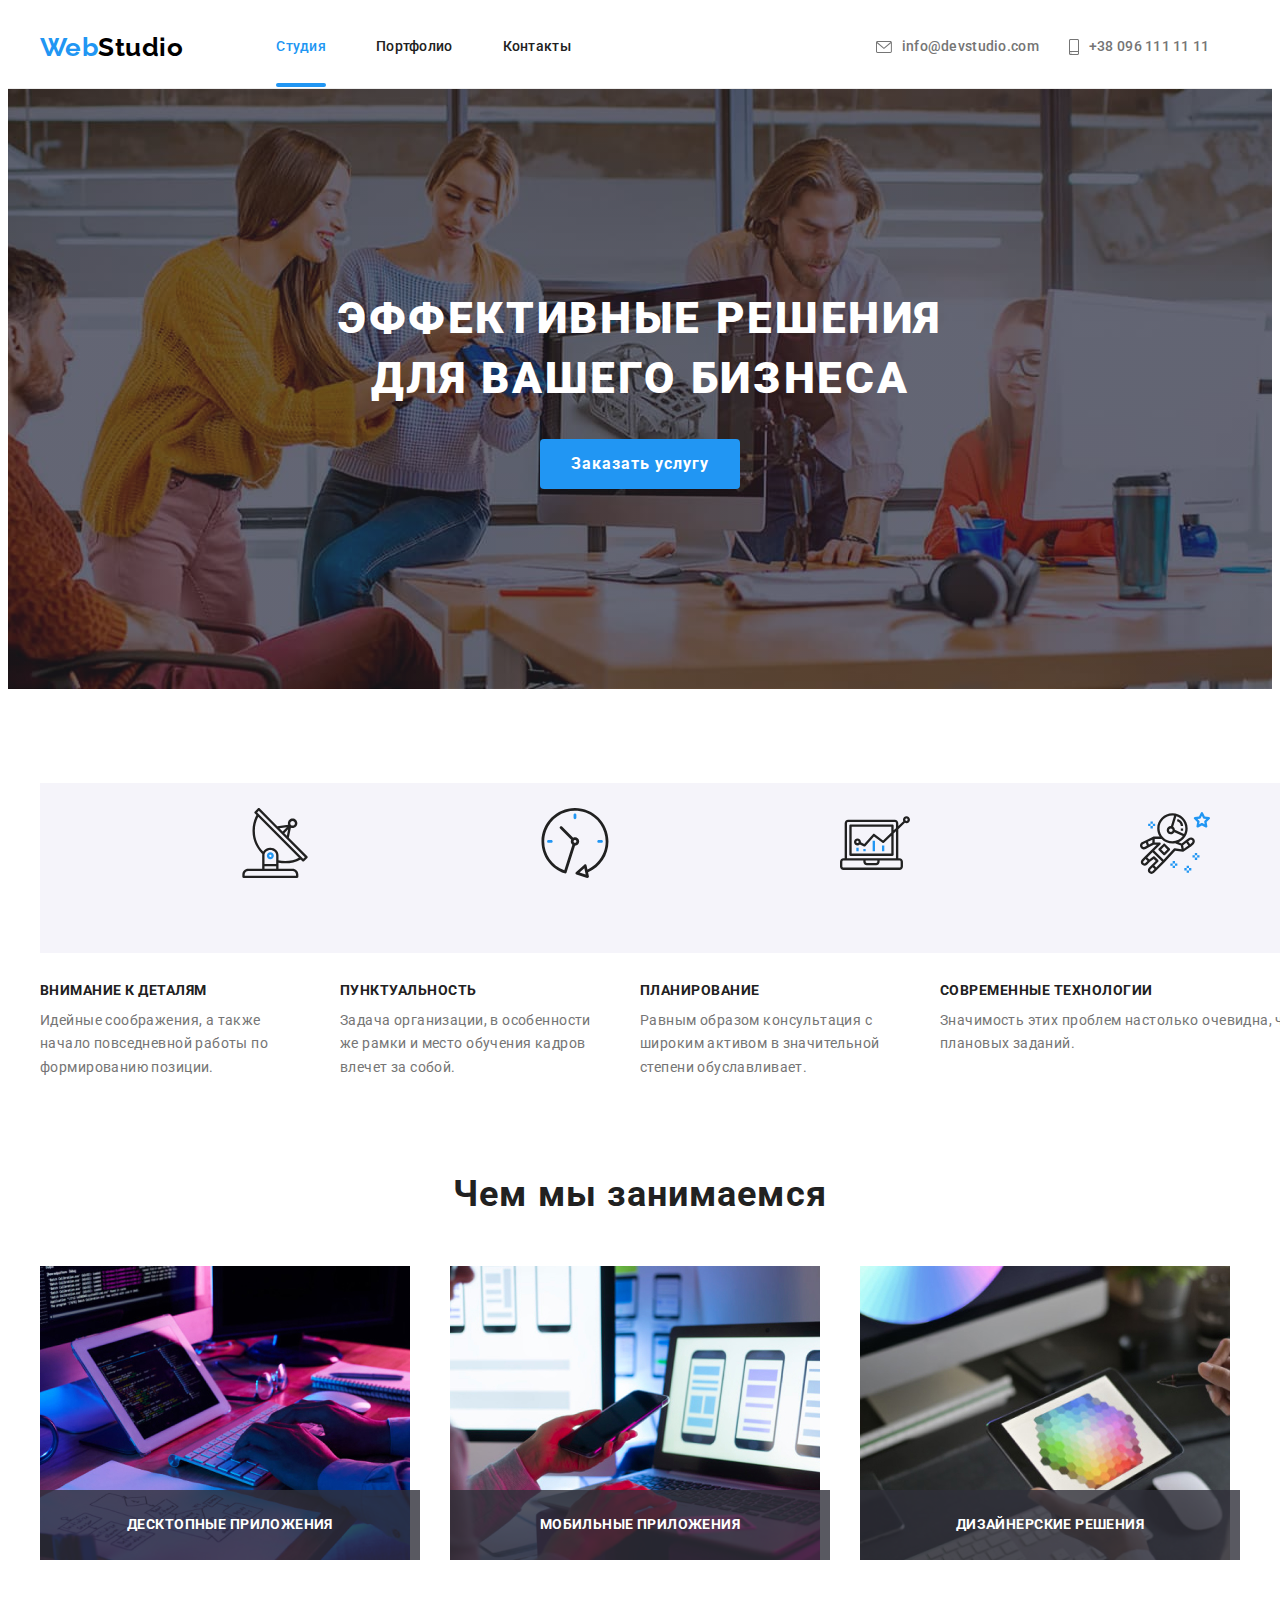
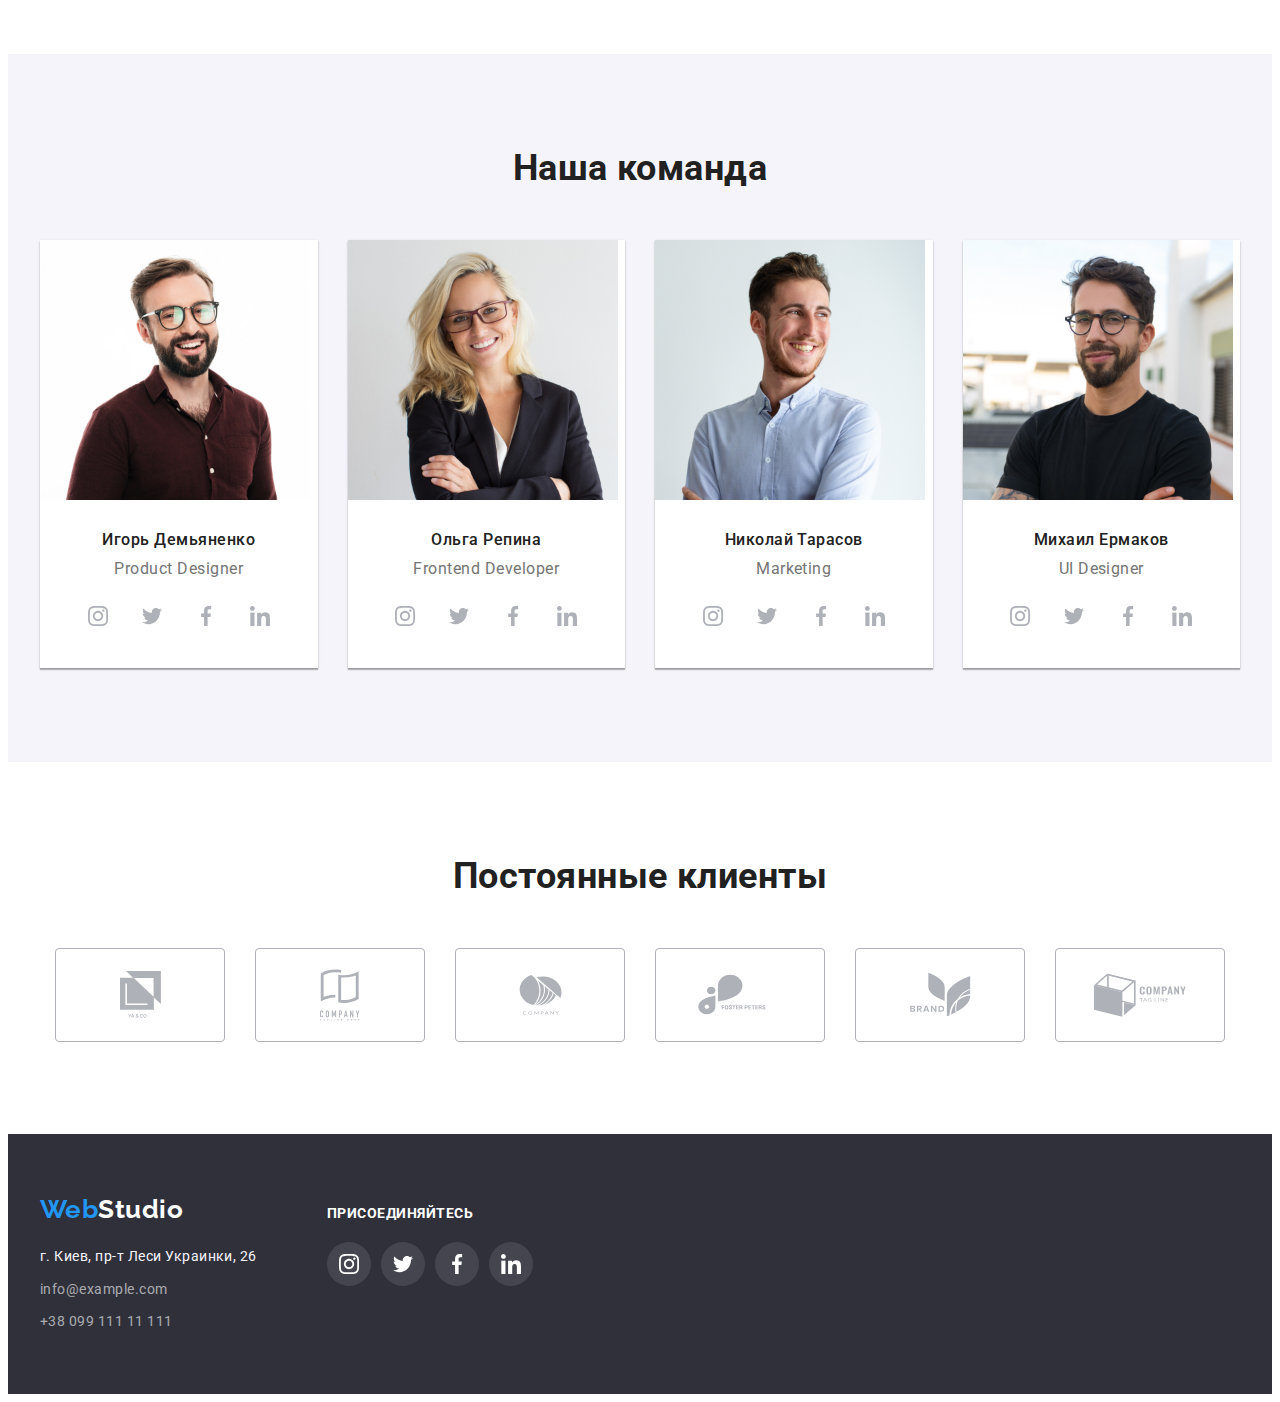
==== index.html @ 1e8fb526 "add modal-icons + iput" ====
<!DOCTYPE html>
<html lang="ru">
  <head>
    <meta charset="UTF-8" />
    <meta http-equiv="X-UA-Compatible" content="IE=edge" />
    <meta name="viewport" content="width=device-width, initial-scale=1.0" />
    <title>WebStudio</title>
    <link rel="preconnect" href="https://fonts.googleapis.com" />
    <link rel="preconnect" href="https://fonts.gstatic.com" crossorigin />
    <link
      href="https://fonts.googleapis.com/css2?family=Raleway:wght@700&family=Roboto:wght@400;500;700;900&display=swap"
      rel="stylesheet"
    />
    <link
      rel="stylesheet"
      href="https://cdnjs.cloudflare.com/ajax/libs/modern-normalize/1.1.0/modern-normalize.min.css"
      integrity="sha512-wpPYUAdjBVSE4KJnH1VR1HeZfpl1ub8YT/NKx4PuQ5NmX2tKuGu6U/JRp5y+Y8XG2tV+wKQpNHVUX03MfMFn9Q=="
      crossorigin="anonymous"
      referrerpolicy="no-referrer"
    />
    <link rel="stylesheet" href="./css/styles.css" />
  </head>

  <body>
    <!--Шапка сайта-->
    <header class="header">
      <div class="container">
        <nav class="header-nav">
          <a lang="en" class="logo-header link" href="./index.html">
            <span class="logo-word">Web</span>Studio
          </a>
          <ul class="header-list list">
            <li class="header-item">
              <a href="./index.html" class="header-link link current">Студия</a>
            </li>
            <li class="header-item">
              <a href="./portfolio.html" class="header-link link">Портфолио</a>
            </li>
            <li class="header-item">
              <a href="" class="header-link link">Контакты</a>
            </li>
          </ul>
        </nav>
        <div class="connect">
          <ul class="connect-list list">
            <li class="connect-item">
              <a href="mailto:info@devstudio.com" class="header-contact link">
                <svg class="connect-icon" width="16" height="12">
                  <use href="./images/icons.svg#icon-envelope"></use>
                </svg>
                info@devstudio.com
              </a>
            </li>
            <li class="connect-item">
              <a href="tel:+380961111111" class="header-contact link">
                <svg class="connect-icon" width="10" height="16">
                  <use href="./images/icons.svg#icon-smartphone"></use>
                </svg>
                +38 096 111 11 11
              </a>
            </li>
          </ul>
        </div>
      </div>
    </header>
    <main>
      <!--Герой-->
      <section class="hero">
        <div class="container">
          <h1 class="hero-title">Эффективные решения для вашего бизнеса</h1>
          <button type="button" class="hero-button" data-modal-open>
            Заказать услугу
          </button>
        </div>
      </section>
      <!--Особенности-->
      <section class="feature">
        <div class="container">
          <h2 class="visually-hidden">Особенности</h2>
          <ul class="feature-list list">
            <li class="feature-item">
              <div class="thumb">
                <svg class="svg" width="70" height="70">
                  <use href="./images/icons.svg#icon-antenna"></use>
                </svg>
              </div>
              <h3 class="feature-subtitle">Внимание к деталям</h3>
              <p class="feature-text">
                Идейные соображения, а также начало повседневной работы по
                формированию позиции.
              </p>
            </li>
            <li class="feature-item">
              <div class="thumb">
                <svg class="feature-icon" width="70" height="70">
                  <use href="./images/icons.svg#icon-clock"></use>
                </svg>
              </div>
              <h3 class="feature-subtitle">Пунктуальность</h3>
              <p class="feature-text">
                Задача организации, в особенности же рамки и место обучения
                кадров влечет за собой.
              </p>
            </li>
            <li class="feature-item">
              <div class="thumb">
                <svg class="svg" width="70" height="70">
                  <use href="./images/icons.svg#icon-diagram"></use>
                </svg>
              </div>
              <h3 class="feature-subtitle">Планирование</h3>
              <p class="feature-text">
                Равным образом консультация с широким активом в значительной
                степени обуславливает.
              </p>
            </li>
            <li class="feature-item">
              <div class="thumb">
                <svg class="svg" width="70" height="70">
                  <use href="./images/icons.svg#icon-astronaut"></use>
                </svg>
              </div>
              <h3 class="feature-subtitle">Современные технологии</h3>
              <p class="feature-text">
                Значимость этих проблем настолько очевидна, что реализация
                плановых заданий.
              </p>
            </li>
          </ul>
        </div>
      </section>
      <section class="about">
        <div class="container">
          <h2 class="about-title">Чем мы занимаемся</h2>
          <ul class="about-list list">
            <li class="about-item">
              <img
                src="./images/img.jpg"
                alt="программист работает за рабочим столом"
                width="370"
              />
              <div class="about-thumb">
                <h3 class="about-thumb-title">Десктопные приложения</h3>
              </div>
            </li>
            <li class="about-item">
              <img
                src="./images/image2.jpg"
                alt="дизайнер создаёт мобильный интерфейс для смартфонов"
                width="370"
              />
              <div class="about-thumb">
                <h3 class="about-thumb-title">Мобильные приложения</h3>
              </div>
            </li>
            <li class="about-item">
              <img
                src="./images/image3.jpg"
                alt="веб дизайнер работает с селекторами цвета"
                width="370"
              />
              <div class="about-thumb">
                <h3 class="about-thumb-title">Дизайнерские решения</h3>
              </div>
            </li>
          </ul>
        </div>
      </section>
      <section class="team">
        <div class="container">
          <h2 class="team-title">Наша команда</h2>
          <ul class="team-list list">
            <li class="team-item">
              <img src="./images/igor.jpg" alt="Игорь Демьяненко" width="270" />
              <div class="team-description">
                <h3 class="team-subtitle">Игорь Демьяненко</h3>
                <p class="team-job" lang="en">Product Designer</p>
                <ul class="team-soc-list list">
                  <li class="team-soc-item">
                    <a href="" class="team-soc-link link">
                      <svg class="team-soc-icon" width="20" height="20">
                        <use href="./images/icons.svg#icon-instagram"></use>
                      </svg>
                    </a>
                  </li>
                  <li class="team-soc-item">
                    <a href="" class="team-soc-link link">
                      <svg class="team-soc-icon" width="20" height="20">
                        <use href="./images/icons.svg#icon-twitter"></use></svg
                    ></a>
                  </li>
                  <li class="team-soc-item">
                    <a href="" class="team-soc-link link">
                      <svg class="team-soc-icon" width="20" height="20">
                        <use href="./images/icons.svg#icon-facebook"></use></svg
                    ></a>
                  </li>
                  <li class="team-soc-item">
                    <a href="" class="team-soc-link link">
                      <svg class="team-soc-icon" width="20" height="20">
                        <use href="./images/icons.svg#icon-linkedin"></use></svg
                    ></a>
                  </li>
                </ul>
              </div>
            </li>
            <li class="team-item">
              <img src="./images/olga.jpg" alt="Ольга Репина" width="270" />
              <div class="team-description">
                <h3 class="team-subtitle">Ольга Репина</h3>
                <p class="team-job" lang="en">Frontend Developer</p>
                <ul class="team-soc-list list">
                  <li class="team-soc-item">
                    <a href="" class="team-soc-link link">
                      <svg class="team-soc-icon" width="20" height="20">
                        <use href="./images/icons.svg#icon-instagram"></use>
                      </svg>
                    </a>
                  </li>
                  <li class="team-soc-item">
                    <a href="" class="team-soc-link link">
                      <svg class="team-soc-icon" width="20" height="20">
                        <use href="./images/icons.svg#icon-twitter"></use></svg
                    ></a>
                  </li>
                  <li class="team-soc-item">
                    <a href="" class="team-soc-link link">
                      <svg class="team-soc-icon" width="20" height="20">
                        <use href="./images/icons.svg#icon-facebook"></use></svg
                    ></a>
                  </li>
                  <li class="team-soc-item">
                    <a href="" class="team-soc-link link">
                      <svg class="team-soc-icon" width="20" height="20">
                        <use href="./images/icons.svg#icon-linkedin"></use></svg
                    ></a>
                  </li>
                </ul>
              </div>
            </li>
            <li class="team-item">
              <img
                src="./images/nikolay.jpg"
                alt="Николай Тарасов"
                width="270"
              />
              <div class="team-description">
                <h3 class="team-subtitle">Николай Тарасов</h3>
                <p class="team-job" lang="en">Marketing</p>
                <ul class="team-soc-list list">
                  <li class="team-soc-item">
                    <a href="" class="team-soc-link link">
                      <svg class="team-soc-icon" width="20" height="20">
                        <use href="./images/icons.svg#icon-instagram"></use>
                      </svg>
                    </a>
                  </li>
                  <li class="team-soc-item">
                    <a href="" class="team-soc-link link">
                      <svg class="team-soc-icon" width="20" height="20">
                        <use href="./images/icons.svg#icon-twitter"></use></svg
                    ></a>
                  </li>
                  <li class="team-soc-item">
                    <a href="" class="team-soc-link link">
                      <svg class="team-soc-icon" width="20" height="20">
                        <use href="./images/icons.svg#icon-facebook"></use></svg
                    ></a>
                  </li>
                  <li class="team-soc-item">
                    <a href="" class="team-soc-link link">
                      <svg class="team-soc-icon" width="20" height="20">
                        <use href="./images/icons.svg#icon-linkedin"></use></svg
                    ></a>
                  </li>
                </ul>
              </div>
            </li>
            <li class="team-item">
              <img
                src="./images/mykhail.jpg"
                alt="Михаил Ермаков"
                width="270"
              />
              <div class="team-description">
                <h3 class="team-subtitle">Михаил Ермаков</h3>
                <p class="team-job" lang="en">UI Designer</p>
                <ul class="team-soc-list list">
                  <li class="team-soc-item">
                    <a href="" class="team-soc-link link">
                      <svg class="team-soc-icon" width="20" height="20">
                        <use href="./images/icons.svg#icon-instagram"></use>
                      </svg>
                    </a>
                  </li>
                  <li class="team-soc-item">
                    <a href="" class="team-soc-link link">
                      <svg class="team-soc-icon" width="20" height="20">
                        <use href="./images/icons.svg#icon-twitter"></use></svg
                    ></a>
                  </li>
                  <li class="team-soc-item">
                    <a href="" class="team-soc-link link">
                      <svg class="team-soc-icon" width="20" height="20">
                        <use href="./images/icons.svg#icon-facebook"></use></svg
                    ></a>
                  </li>
                  <li class="team-soc-item">
                    <a href="" class="team-soc-link link">
                      <svg class="team-soc-icon" width="20" height="20">
                        <use href="./images/icons.svg#icon-linkedin"></use></svg
                    ></a>
                  </li>
                </ul>
              </div>
            </li>
          </ul>
        </div>
      </section>
      <section class="clients">
        <div class="container">
          <h2 class="clients-title">Постоянные клиенты</h2>
          <ul class="clients-list list">
            <li class="clients-item">
              <a href="" class="clients-link">
                <svg class="clients-icon" width="41" height="47">
                  <use href="./images/icons.svg#icon-group1"></use></svg
              ></a>
            </li>
            <li class="clients-item">
              <a href="" class="clients-link">
                <svg class="clients-icon" width="40" height="52">
                  <use href="./images/icons.svg#icon-group2"></use></svg
              ></a>
            </li>
            <li class="clients-item">
              <a href="" class="clients-link">
                <svg class="clients-icon" width="43" height="41">
                  <use href="./images/icons.svg#icon-group3"></use></svg
              ></a>
            </li>
            <li class="clients-item">
              <a href="" class="clients-link">
                <svg class="clients-icon" width="84" height="41">
                  <use href="./images/icons.svg#icon-group4"></use></svg
              ></a>
            </li>
            <li class="clients-item">
              <a href="" class="clients-link">
                <svg class="clients-icon" width="63" height="45">
                  <use href="./images/icons.svg#icon-group5"></use></svg
              ></a>
            </li>
            <li class="clients-item">
              <a href="" class="clients-link">
                <svg class="clients-icon" width="94" height="44">
                  <use href="./images/icons.svg#icon-group6"></use></svg
              ></a>
            </li>
          </ul>
        </div>
      </section>
    </main>

    <footer class="footer">
      <div class="container main-footer">
        <div class="contacts-footer">
          <a lang="en" href="./index.html" class="logo-footer link">
            <span class="logo-word">Web</span>Studio
          </a>
          <address class="address">
            <a
              class="address-location link"
              href="https://www.google.com/maps/d/u/0/viewer?mid=10uSM3H-mIU3GznYo2szRIEphczw&hl=en_US&ll=50.42732700000001%2C30.538092&z=17"
              target="_blank"
              rel="noopener nofollow noreferrer"
              >г. Киев, пр-т Леси Украинки, 26
            </a>
            <br />
            <a class="address-mail-item link" href="mailto:info@example.com">
              info@example.com
            </a>
            <br />
            <a class="address-tel-item link" href="tel:+380991111111"
              >+38 099 111 11 111</a
            >
          </address>
        </div>

        <div class="join second-footer">
          <h2 class="join-title">ПРИСОЕДИНЯЙТЕСЬ</h2>
          <ul class="join-soc-list list">
            <li class="join-soc-item">
              <a href="" class="join-soc-link link">
                <svg class="join-soc-icon" width="20" height="20">
                  <use href="./images/icons.svg#icon-instagram"></use>
                </svg>
              </a>
            </li>
            <li class="join-soc-item">
              <a href="" class="join-soc-link link">
                <svg class="join-soc-icon" width="20" height="20">
                  <use href="./images/icons.svg#icon-twitter"></use></svg
              ></a>
            </li>
            <li class="join-soc-item">
              <a href="" class="join-soc-link link">
                <svg class="join-soc-icon" width="20" height="20">
                  <use href="./images/icons.svg#icon-facebook"></use></svg
              ></a>
            </li>
            <li class="join-soc-item">
              <a href="" class="join-soc-link link">
                <svg class="join-soc-icon" width="20" height="20">
                  <use href="./images/icons.svg#icon-linkedin"></use></svg
              ></a>
            </li>
          </ul>
        </div>
      </div>
    </footer>
    <div class="backdrop is-hidden" data-modal>
      <div class="modal">
        <button type="button" class="modal-close-button" data-modal-close>
          <svg class="modal-close-icon" width="11" height="11">
            <use href="./images/icons.svg#icon-close-black-18dp"></use>
          </svg>
        </button>
        <p class="modal-title">Оставьте свои данные, мы вам перезвоним</p>
        <div class="modal-field">
          <label for="user-name" class="modal-label">Имя</label>
          <div class="input-wrap">
            <input
              type="text"
              class="modal-input"
              name="user-name"
              id="user-name"
            />
            <svg class="modal-icons" width="18" height="18">
              <use href="./images/icons.svg#icon-person-black-name"></use>
            </svg>
          </div>
        </div>
        <div class="modal-field">
          <label for="user-tel" class="modal-label">Телефон</label>
          <div class="input-wrap">
            <input
              type="text"
              class="modal-input"
              name="user-tel"
              id="user-tel"
            />
            <svg class="modal-icons" width="18" height="18">
              <use href="./images/icons.svg#icon-phone-black-18dp-1"></use>
            </svg>
          </div>
        </div>
        <div class="modal-field">
          <label for="user-email" class="modal-label">Почта</label>
          <div class="input-wrap">
            <input
              type="text"
              class="modal-input"
              name="user-email"
              id="user-email"
            />
            <svg class="modal-icons" width="18" height="18">
              <use href="./images/icons.svg#icon-email-black-18dp-1"></use>
            </svg>
          </div>
        </div>
        <div class="modal-field">
          <label for="user-text" class="modal-label">Комментарий</label>
          <textarea name="user-text" id="user-text"></textarea>
        </div>
      </div>
    </div>
    <script src="./js/modal.js"></script>
  </body>
</html>
---- css/styles.css ----
:root {
  --primary-text-color: #757575;
  --secondary-text-color: #212121;
  --tertiary-text-color: #2196f3;
  --quaternary-text-color: #ffffff;
  --title-text-color: #757575;
  --main-background-color: #ffffff;
  --secondary-background-color: #2f303a;
  --section-backgrond-color: #f5f4fa;
  --accent-color: #000000;
  --footer-text-color: rgba(255, 255, 255, 0.6);
  --accent-button-color: #2196f3;
}

p,
h1,
h2,
h3,
h4,
h5,
h6 {
  margin: 0;
}

ul,
ol {
  margin: 0;
  padding-left: 0;
}

body {
  color: var(--primary-text-color);
  background-color: var(--main-background-color);
  font-family: "Roboto", sans-serif;
  letter-spacing: 0.03em;
}
.container {
  width: 1200px;
  margin: 0 auto;
  padding-right: 15px;
  padding-left: 15px;
}

.list {
  list-style: none;
}
.link {
  text-decoration: none;
}
img {
  display: block;
}

/*------------------------------------------------------------- HEADER----------------------------------------------------------- */
.header {
  background-color: var(--main-background-color);
  padding-top: 24px;
  padding-bottom: 25px;
  border-bottom: 1px solid #ececec;
}
.header .container {
  display: flex;
  align-items: center;
}
.header-nav {
  display: flex;
}
.header-nav .link.current {
  color: var(--tertiary-text-color);
}
.logo-header {
  font-family: "Raleway", sans-serif;
  font-style: normal;
  font-weight: 700;
  font-size: 26px;
  line-height: 1.19;
  color: var(--accent-color);
  margin-right: 93px;
}
.logo-word {
  color: var(--tertiary-text-color);
  font-family: raleway;
  font-style: normal;
  font-weight: 700;
  font-size: 26px;
  line-height: 1.19;
}
.header-list {
  font-weight: 500;
  font-size: 14px;
  line-height: 1.14;
  letter-spacing: 0.02em;
  color: var(--secondary-text-color);
  display: flex;
  align-items: center;
}

.header-item:not(:last-child) {
  margin-right: 50px;
}

.header-link {
  font-weight: 500;
  font-size: 14px;
  line-height: 1.14;
  letter-spacing: 0.02em;
  color: var(--secondary-text-color);
  transition: color 250ms, cubic-bezier(0.4, 0, 0.2, 1);
}

.connect {
  margin-left: 305px;
}

.connect-list {
  display: flex;
  align-items: center;
}

.connect-item:not(:last-child) {
  margin-right: 30px;
}
.header-item {
  position: relative;
}
.header-contact {
  font-weight: 500;
  font-size: 14px;
  line-height: 1.14;
  letter-spacing: 0.02em;
  color: var(--primary-text-color);
  display: flex;
  align-items: center;
  transition: color 250ms, cubic-bezier(0.4, 0, 0.2, 1);
}
.connect-icon {
  display: inline-block;
  fill: currentColor;
  margin-right: 10px;
  justify-content: center;
}
.header-link:hover,
.header-link:focus,
.header-contact:hover,
.header-contact:focus {
  color: var(--tertiary-text-color);
}
.header-link.current::after {
  content: "";
  position: absolute;
  width: 100%;
  height: 4px;
  background-color: #2196f3;
  border-radius: 2px;
  left: 0;
  bottom: -32px;
}
/* ---------------------------------------------------------------------HERO---------------------------------------------------- */
.hero {
  background-color: var(--secondary-background-color);
  background-image: linear-gradient(
      rgba(47, 48, 58, 0.4),
      rgba(47, 48, 58, 0.4)
    ),
    url(../images/background-hero.jpg);
  background-repeat: no-repeat;
  background-position: center;
  background-size: cover;
  padding-top: 200px;
  padding-bottom: 200px;
  text-align: center;
  max-width: 1600px;
  margin: 0 auto;
}

.hero-title {
  color: var(--quaternary-text-color);
  font-weight: 900;
  font-size: 44px;
  line-height: 1.36;
  letter-spacing: 0.06em;
  text-transform: uppercase;
  margin-left: auto;
  margin-right: auto;
  width: 696px;
}

.hero-button {
  min-width: 200px;
  height: 50px;
  font-family: inherit;
  font-weight: 700;
  font-size: 16px;
  line-height: 1.88;
  align-items: center;
  text-align: center;
  letter-spacing: 0.06em;
  cursor: pointer;
  margin-top: 30px;
  background-color: var(--accent-button-color);
  color: var(--main-background-color);
  border-radius: 4px;
  border: none;
  transition: background-color 250ms, cubic-bezier(0.4, 0, 0.2, 1);
}
.hero-button:hover,
.hero-button:focus {
  background-color: #188ce8;
}

/*----------------------------------------------------------FEATURES--------------------------------------------------*/
.feature {
  padding-top: 94px;
  padding-bottom: 94px;
}

.visually-hidden {
  position: absolute;
  width: 1px;
  height: 1px;
  margin: -1px;
  border: 0;
  padding: 0;
  white-space: nowrap;
  clip-path: inset(100%);
  clip: rect(0 0 0 0);
  overflow: hidden;
}
.feature-list {
  display: flex;
}
.feature-item:not(:last-child) {
  margin-right: 30px;
  max-width: 270px;
}
.thumb {
  display: flex;
  justify-content: center;
  background-color: #f5f4fa;
  width: 270px;
  height: 120px;
  padding: 25px 100px;
  margin-bottom: 30px;
}

.feature-subtitle {
  font-weight: 700;
  font-size: 14px;
  line-height: 1.14;
  text-transform: uppercase;
  color: var(--secondary-text-color);
  margin-bottom: 10px;
}

.feature-text {
  font-size: 14px;
  line-height: 1.71;
  letter-spacing: 0.03em;
  color: var(--primary-text-color);
}

/* ---------------------------------------------------------------ABOUT----------------------------------------------------- */
.about {
  font-size: 36px;
  line-height: 1.16;
  text-align: center;
  letter-spacing: 0.03em;
  color: var(--secondary-text-color);
  padding-bottom: 94px;
}
.about-list {
  display: flex;
  margin-left: -30px;
}

.about-item {
  flex-basis: calc(100% / 3 - 30px);
  margin-left: 30px;
  position: relative;
}
.about-thumb {
  position: absolute;
  left: 0;
  bottom: 0;
  width: 100%;
  height: 70px;
  display: flex;
  align-items: center;
  justify-content: center;
  background-color: rgba(47, 48, 58, 0.8);
}
.about-thumb-title {
  font-size: 14px;
  line-height: 1.14;
  text-align: center;
  letter-spacing: 0.03em;
  text-transform: uppercase;
  color: var(--quaternary-text-color);
}
.about-title {
  font-size: 36px;
  line-height: 1.16;
  text-align: center;
  color: var(--secondary-text-color);
  margin-bottom: 50px;
}
/*---------------------------------------------------------TEAM----------------------------------------------------*/
.team {
  background-color: var(--section-backgrond-color);
  padding-top: 94px;
  padding-bottom: 94px;
}

.team-title {
  font-size: 36px;
  line-height: 1.16;
  text-align: center;
  color: var(--secondary-text-color);
  margin-bottom: 50px;
}
.team-list {
  display: flex;
  margin-left: -30px;
}
.team-item {
  background-color: var(--main-background-color);
  box-shadow: 0px 1px 3px rgba(0, 0, 0, 0.12), 0px 1px 1px rgba(0, 0, 0, 0.14),
    0px 2px 1px rgba(0, 0, 0, 0.2);
  flex-basis: calc(100% / 4 - 30px);
  margin-left: 30px;
  width: 270px;
}
.team-description {
  padding-top: 30px;
  padding-bottom: 30px;
}

.team-subtitle {
  font-weight: 500;
  font-size: 16px;
  line-height: 1.19;
  text-align: center;
  color: var(--secondary-text-color);
  margin-bottom: 10px;
}
.team-job {
  font-size: 16px;
  line-height: 1.19;
  text-align: center;
  color: var(--primary-text-color);
  margin-bottom: 16px;
}
.team-soc-list {
  display: flex;
  justify-content: center;
}

.team-soc-item {
  width: 44px;
  height: 44px;
  margin-right: 10px;
}

.team-soc-item:last-child {
  margin-right: 0;
}

.team-soc-link {
  width: 100%;
  height: 100%;
  background-color: #ffffff;
  border-radius: 50%;
  display: flex;
  align-items: center;
  justify-content: center;
  transition: background-color 250ms cubic-bezier(0.4, 0, 0.2, 1);
}

.team-soc-icon {
  fill: #afb1b8;
  transition: fill 250ms cubic-bezier(0.4, 0, 0.2, 1);
}
.team-soc-link:hover,
.team-soc-link:focus {
  background-color: #2196f3;
}
.team-soc-link:hover .team-soc-icon,
.team-soc-link:focus .team-soc-icon {
  fill: #ffffff;
}
/* ---------------------------------------------------------------CLIENTS----------------------------------------------------- */
.clients {
  padding-top: 94px;
  padding-bottom: 94px;
}
.clients-title {
  font-size: 36px;
  line-height: 1.16;
  color: var(--secondary-text-color);
  text-align: center;
  margin-bottom: 50px;
}
.clients-list {
  display: flex;
  justify-content: center;
}

.clients-item {
  width: 170px;
  height: 92px;
  display: flex;
}
.clients-item:not(:last-child) {
  margin-right: 30px;
}
.clients-link {
  display: flex;
  width: 100%;
  height: 100%;
  border-radius: 4px;
  border: 1px solid #afb1b8;
  justify-content: center;
  align-items: center;
  transition: border 250ms cubic-bezier(0.4, 0, 0.2, 1);
}
.clients-icon {
  fill: #afb1b8;
  transition: fill 250ms cubic-bezier(0.4, 0, 0.2, 1);
}
.clients-link:hover,
.clients-link:focus {
  fill: rgba(33, 150, 243, 1);
}
.clients-link:hover .clients-icon,
.clients-link:focus .clients-icon {
  fill: rgba(33, 150, 243, 1);
}
/* ------------------------------------------------------------FOOTER------------------------------------------------------------------ */
.footer {
  background-color: var(--secondary-background-color);
  padding-top: 60px;
  padding-bottom: 60px;
}
.main-footer {
  display: flex;
  align-items: baseline;
}

.logo-footer {
  font-family: "Raleway", sans-serif;
  font-weight: 700;
  font-size: 26px;
  line-height: 1.19;
  color: var(--quaternary-text-color);
}

.address-location {
  font-family: inherit;
  font-style: normal;
  font-size: 14px;
  line-height: 1.71;
  color: var(--section-backgrond-color);
  margin-top: 20px;
  margin-bottom: 9px;
  display: inline-block;
  transition: color 250ms cubic-bezier(0.4, 0, 0.2, 1);
}

.address-mail-item {
  font-family: inherit;
  font-style: normal;
  font-size: 14px;
  line-height: 1.71;
  color: var(--footer-text-color);
  margin-bottom: 9px;
  display: inline-block;
  transition: color 250ms cubic-bezier(0.4, 0, 0.2, 1);
}

.address-tel-item {
  font-family: inherit;
  font-style: normal;
  font-size: 14px;
  line-height: 1.71;
  color: var(--footer-text-color);
  display: inline-block;
  transition: color 250ms cubic-bezier(0.4, 0, 0.2, 1);
}

.address-location:hover,
.address-location:focus,
.address-tel-item:hover,
.address-tel-item:focus,
.address-mail-item:hover,
.address-mail-item:focus {
  color: var(--accent-button-color);
}
/* --------------------------------------------------JOIN------------------------------------------------------- */
.second-footer {
  margin-left: 70px;
}
.join-title {
  font-size: 14px;
  line-height: 1.14;
  text-transform: uppercase;
  color: var(--quaternary-text-color);
  margin-bottom: 20px;
}
.join-soc-list {
  display: flex;
}

.join-soc-item {
  width: 44px;
  height: 44px;
  margin-right: 10px;
}

.join-soc-item:last-child {
  margin-right: 0;
}

.join-soc-link {
  width: 100%;
  height: 100%;
  background-color: rgba(255, 255, 255, 0.1);
  border-radius: 50%;
  display: flex;
  align-items: center;
  justify-content: center;
  transition: background-color 250ms cubic-bezier(0.4, 0, 0.2, 1);
}

.join-soc-icon {
  fill: #ffffff;
  transition: fill 250ms cubic-bezier(0.4, 0, 0.2, 1);
}
.join-soc-link:hover,
.join-soc-link:focus {
  background-color: #2196f3;
}
.join-soc-link:hover .join-soc-icon,
.join-soc-link:focus .join-soc-icon {
  fill: #ffffff;
}

/*-------------------------------------------------------PORTFOLIO.HTML---------------------------------------------*/
.portfolio {
  padding-top: 94px;
  padding-bottom: 94px;
}
.button-list {
  display: flex;
  justify-content: center;
  margin-bottom: 50px;
}

.section-works-button {
  padding-right: 22px;
  padding-left: 22px;
  height: 38px;
  font-family: inherit;
  font-style: normal;
  font-weight: 500;
  font-size: 16px;
  line-height: 1.62;
  text-align: center;
  letter-spacing: 0.03em;
  color: var(--secondary-text-color);
  background-color: #f5f4fa;
  cursor: pointer;
  border: none;
  border-radius: 4px;
  transition: color 250ms cubic-bezier(0.4, 0, 0.2, 1),
    background-color 250ms cubic-bezier(0.4, 0, 0.2, 1);
}

.button-item:not(:last-child) {
  margin-right: 8px;
}

.section-works-button:hover,
.section-works-button:focus {
  background-color: var(--tertiary-text-color);
  color: var(--main-background-color);
}
.work-list {
  display: flex;
  flex-wrap: wrap;
}
.work-item {
  width: 370px;
  margin-right: 30px;
  margin-bottom: 30px;
}

.work-item:nth-child(3n) {
  margin-right: 0;
}
.work-item:nth-last-child(-n + 3) {
  margin-bottom: 0;
}
.work-item:hover {
  box-shadow: 0px 1px 1px rgba(0, 0, 0, 0.12), 0px 4px 4px rgba(0, 0, 0, 0.06),
    1px 4px 6px rgba(0, 0, 0, 0.16);
}
.work-item:hover .work-overlow-text {
  transform: translateY(0);
}
.work-item-wrap {
  position: relative;
  overflow: hidden;
}
.work-overlow-text {
  position: absolute;
  top: 0;
  color: #ffffff;
  background-color: rgba(33, 150, 243, 0.9);
  line-height: 1.56;
  padding: 63px 24px;
  height: 100%;
  transform: translateY(100%);
  transition: transform 250ms cubic-bezier(0.4, 0, 0.2, 1);
}
.work-description {
  padding-top: 20px;
  padding-bottom: 20px;
  border: 1px solid #eeeeee;
}

.works {
  font-size: 18px;
  line-height: 2;
  letter-spacing: 0.06em;
  color: var(--secondary-text-color);
  margin-left: 24px;
}
.works-type {
  font-size: 16px;
  line-height: 1.87;
  color: var(--primary-text-color);
  margin-top: 4px;
  margin-left: 24px;
}
/* ------------------------------------------------------MODAL-------------------------------------------------------- */
.backdrop {
  width: 100%;
  height: 100%;
  background-color: rgba(49, 50, 61, 0.443);
  position: fixed;
  top: 0;
  transition: opacity 600ms, visibility 600ms;
}
.backdrop.is-hidden .modal {
  transform: translate(0), scale(0), rotate(180deg);
}
.modal {
  width: 528px;
  min-height: 581px;
  border-radius: 4px;
  background-color: #ffffff;
  position: absolute;
  top: 50%;
  left: 50%;
  transform: translate(-50%, -50%) scale(1) rotate(0);
  transition: transform 300ms;
  padding: 40px;
}
.modal-close-button {
  width: 30px;
  height: 30px;
  border: 1px solid rgba(0, 0, 0, 0.1);
  border-radius: 50%;
  position: absolute;
  top: 8px;
  right: 8px;
  align-items: center;
  justify-content: center;
}
.is-hidden {
  visibility: none;
  opacity: 0;
  pointer-events: none;
}
.modal-title {
  font-size: 20px;
  font-weight: 700;
  line-height: 1.17;
  color: #212121;
  text-align: center;
  margin-bottom: 12px;
}
.modal-field {
  margin-bottom: 10px;
}
.modal-label {
}
.input-wrap {
  position: relative;
}

.modal-input {
  width: 100%;
  height: 40px;
  border: 1px solid rgba(33, 33, 33, 0.2);
  border-radius: 4px;
}
.modal-icons {
  position: absolute;
  left: 15px;
  top: 50%;
  transform: translateY(-50%);
}
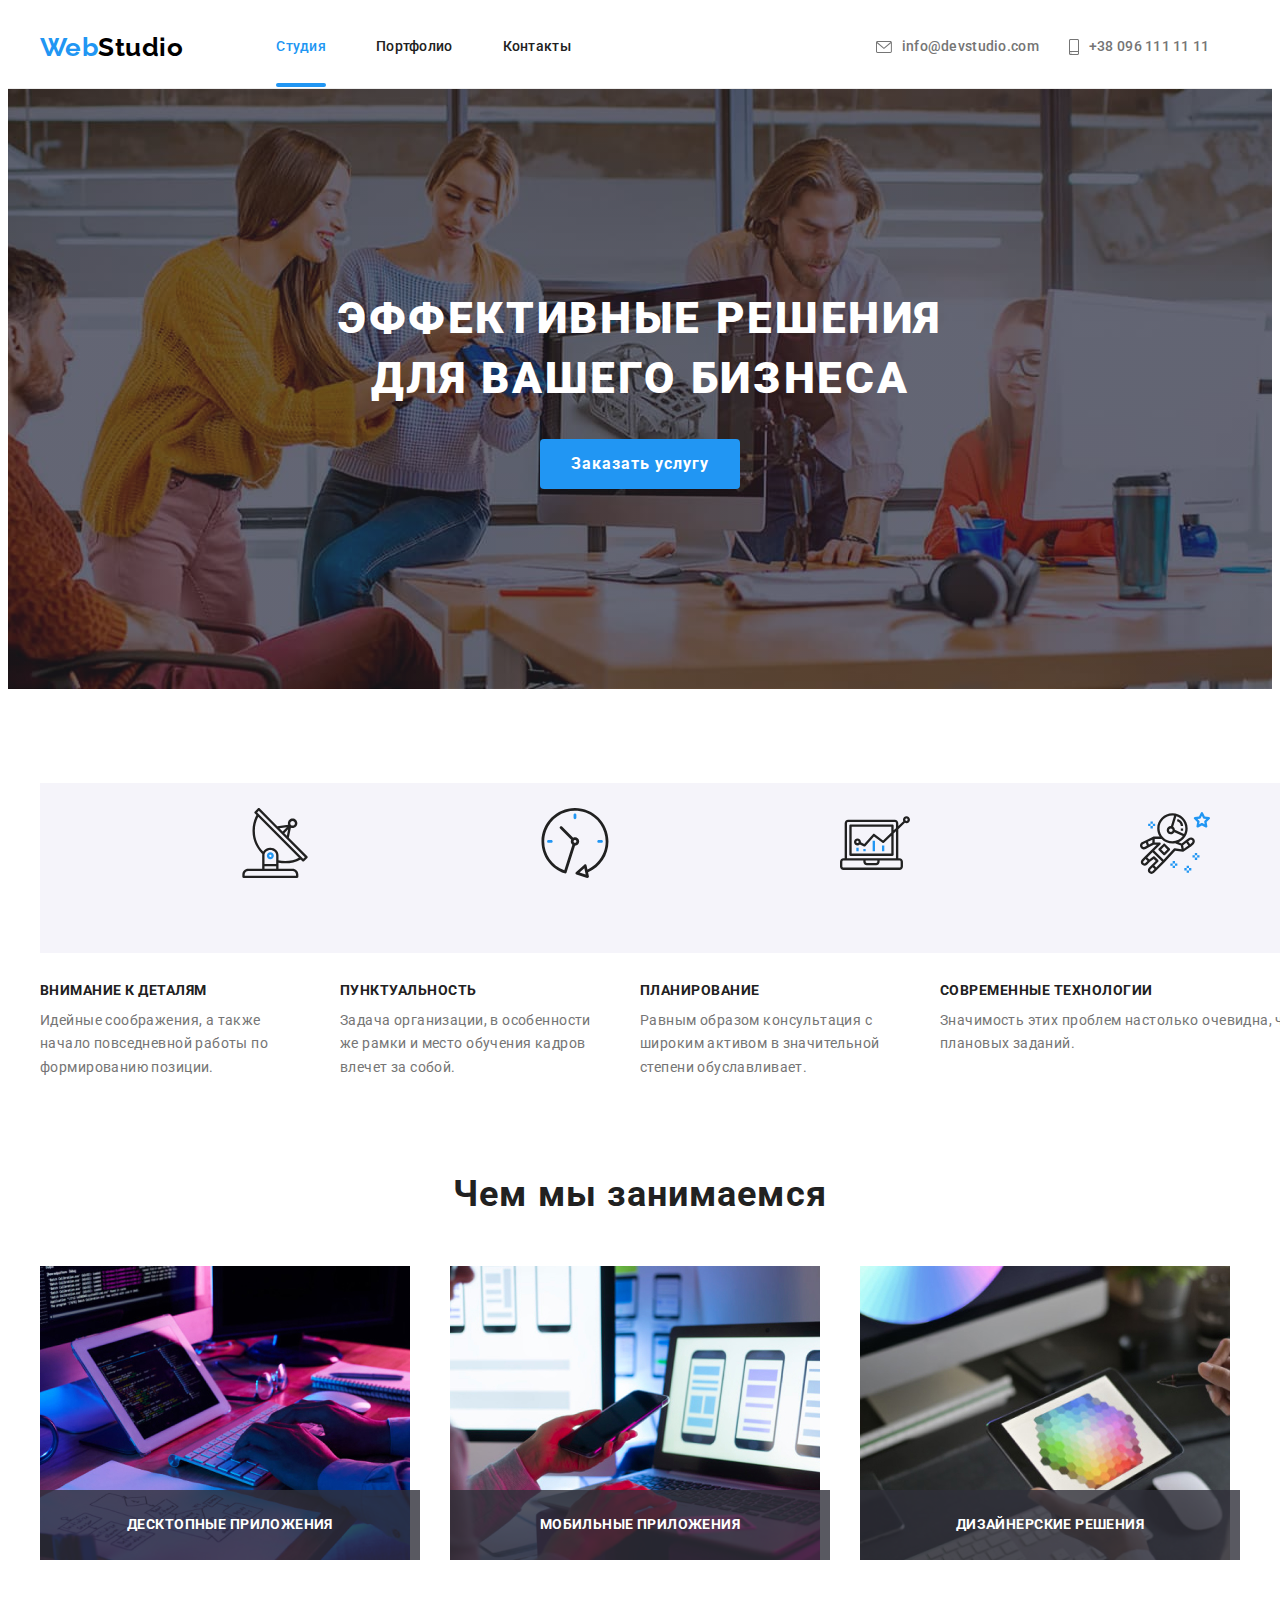
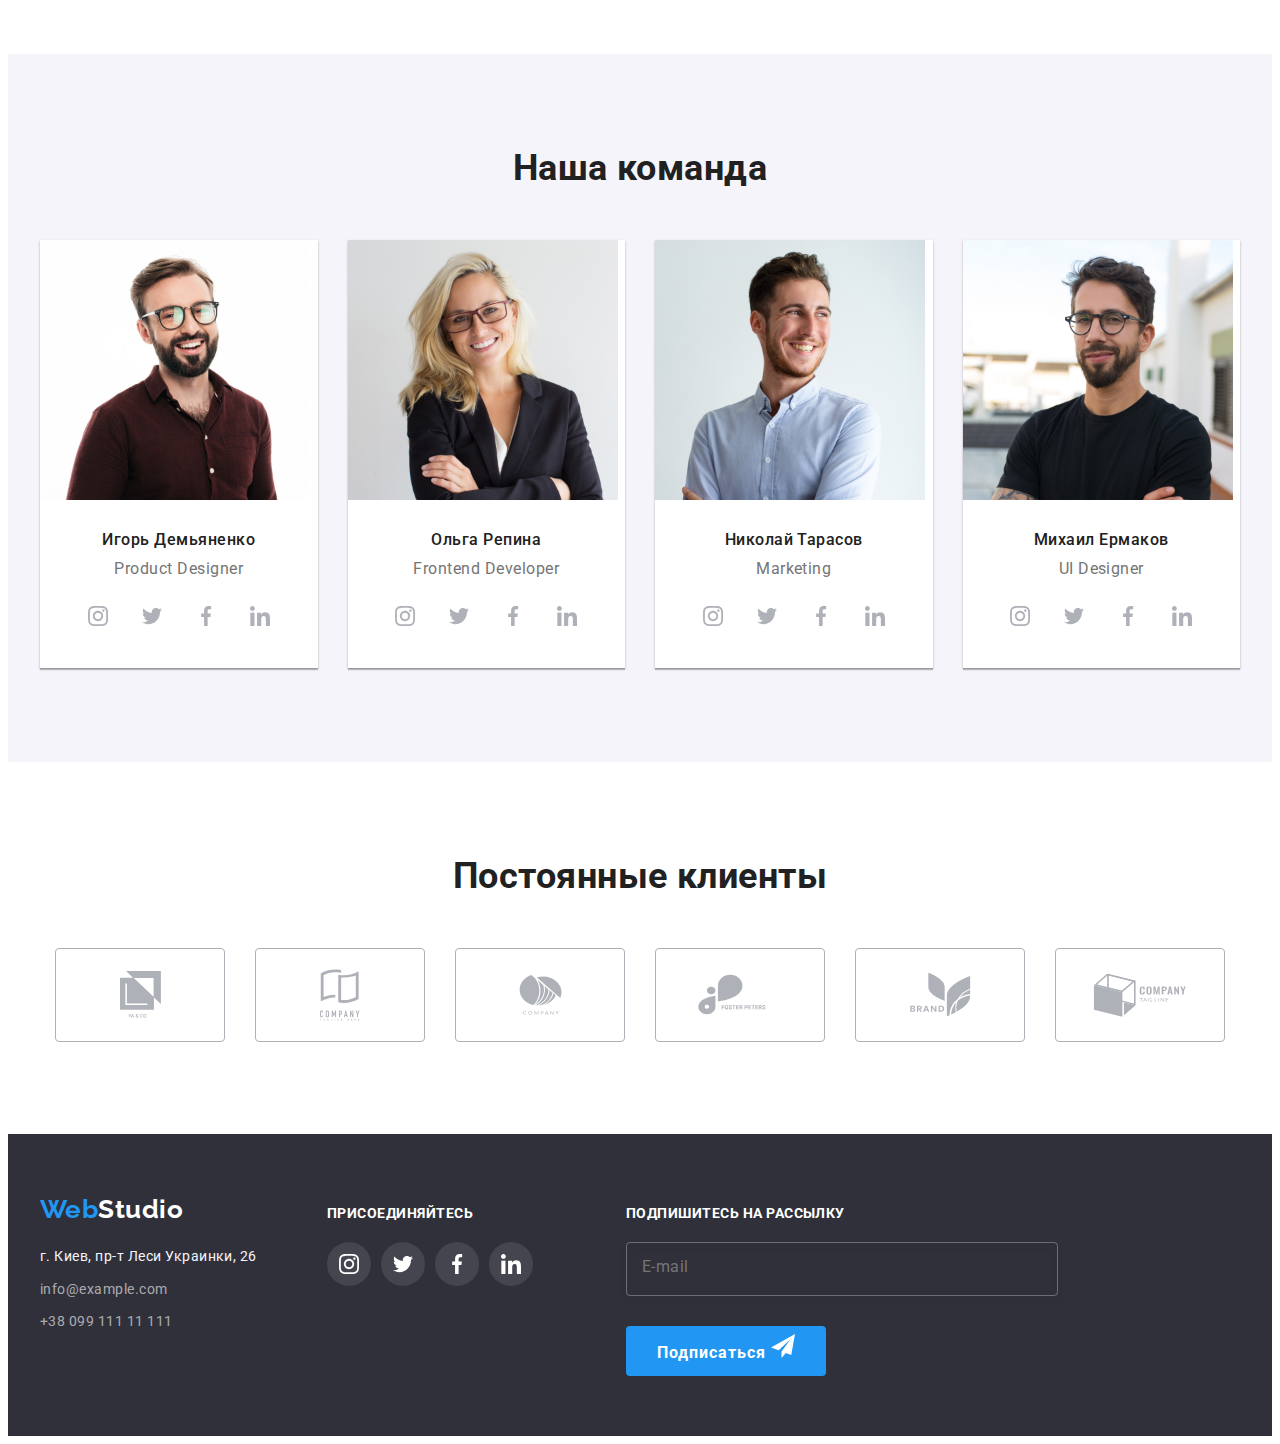
==== commit 70a82cab: "change" ====
--- a/index.html
+++ b/index.html
@@ -417,6 +417,29 @@
             </li>
           </ul>
         </div>
+        <div class="subscribe-third-footer">
+          <form class="subscribe-form">
+          <h2 class="subscribe-title">Подпишитесь на рассылку</h2>
+            <div class="subscribe-wrap">
+              <label for="user-email" class="subscribe-label">E-mail</label>
+          <input
+              type="email"
+              class="footer-input"
+              name="user-email"
+              id="user-email"
+              placeholder=" "
+              required
+            />
+            </div>
+            <button type="submit" class="footer-button"> Подписаться <svg class="subscribe-icon" width="24" height="24">
+                  <use href="./images/icons.svg#icon-icon-send"></use></svg
+              > </button>
+          </form>
+        </div> 
+
+
+
+
       </div>
     </footer>
     <div class="backdrop is-hidden" data-modal>
@@ -427,6 +450,7 @@
           </svg>
         </button>
         <p class="modal-title">Оставьте свои данные, мы вам перезвоним</p>
+        <form>
         <div class="modal-field">
           <label for="user-name" class="modal-label">Имя</label>
           <div class="input-wrap">
@@ -435,6 +459,7 @@
               class="modal-input"
               name="user-name"
               id="user-name"
+              required
             />
             <svg class="modal-icons" width="18" height="18">
               <use href="./images/icons.svg#icon-person-black-name"></use>
@@ -445,10 +470,11 @@
           <label for="user-tel" class="modal-label">Телефон</label>
           <div class="input-wrap">
             <input
-              type="text"
+              type="tel"
               class="modal-input"
               name="user-tel"
               id="user-tel"
+              required
             />
             <svg class="modal-icons" width="18" height="18">
               <use href="./images/icons.svg#icon-phone-black-18dp-1"></use>
@@ -459,10 +485,11 @@
           <label for="user-email" class="modal-label">Почта</label>
           <div class="input-wrap">
             <input
-              type="text"
+              type="email"
               class="modal-input"
               name="user-email"
               id="user-email"
+              required
             />
             <svg class="modal-icons" width="18" height="18">
               <use href="./images/icons.svg#icon-email-black-18dp-1"></use>
@@ -471,9 +498,29 @@
         </div>
         <div class="modal-field">
           <label for="user-text" class="modal-label">Комментарий</label>
-          <textarea name="user-text" id="user-text"></textarea>
-        </div>
+          <textarea
+            name="user-text"
+            id="user-text"
+            class="modal-text"
+            placeholder="Введите текст"
+          ></textarea>
+        </div>
+        <div class="modal-field">
+          <input
+            type="checkbox"
+            name="privacy"
+            value="true"
+            class="modal-check visually-hidden"
+            id="privacy"
+          />
+          <label for="privacy" class="check-text"> Соглашаюсь с рассылкой и принимаю <span class="modal-span"> Условия договора </span>
+          </label>
+        </div>
+        <button type="submit" class="modal-button">
+            Отправить
+          </button>
       </div>
+      </form>
     </div>
     <script src="./js/modal.js"></script>
   </body>
--- a/css/styles.css
+++ b/css/styles.css
@@ -185,7 +185,9 @@
   width: 696px;
 }
 
-.hero-button {
+.hero-button,
+.modal-button,
+.footer-button {
   min-width: 200px;
   height: 50px;
   font-family: inherit;
@@ -204,7 +206,11 @@
   transition: background-color 250ms, cubic-bezier(0.4, 0, 0.2, 1);
 }
 .hero-button:hover,
-.hero-button:focus {
+.hero-button:focus,
+.modal-button:hover,
+.modal-button:focus,
+.footer-button:hover,
+.footer-button:focus {
   background-color: #188ce8;
 }
 
@@ -543,7 +549,50 @@
 .join-soc-link:focus .join-soc-icon {
   fill: #ffffff;
 }
-
+/* ----------------------------------------------------SUBSCRIBE---------------------------------------------------- */
+.subscribe-third-footer {
+  margin-left: 93px;
+}
+.subscribe-form {
+}
+.subscribe-title {
+  font-size: 14px;
+  line-height: 1.14;
+  text-transform: uppercase;
+  color: var(--quaternary-text-color);
+  margin-bottom: 20px;
+}
+.subscribe-wpap {
+  position: relative;
+}
+.subscribe-label {
+  position: absolute;
+  padding-top: 15px;
+  padding-bottom: 15px;
+  padding-left: 16px;
+}
+.footer-input {
+  min-width: 358px;
+  height: 50px;
+  background-color: transparent;
+  color: var(--quaternary-text-color);
+  border: 1px solid rgba(255, 255, 255, 0.3);
+  filter: drop-shadow(0px 4px 4px rgba(0, 0, 0, 0.15));
+  border-radius: 4px;
+  margin-right: 12px;
+  position: relative;
+  padding-left: 70px;
+}
+.subscribe-label {
+  position: absolute;
+}
+.footer-button {
+  border: none;
+}
+.subscribe-icon {
+  fill: var(--quaternary-text-color);
+  transition: fill 250ms cubic-bezier(0.4, 0, 0.2, 1);
+}
 /*-------------------------------------------------------PORTFOLIO.HTML---------------------------------------------*/
 .portfolio {
   padding-top: 94px;
@@ -693,8 +742,25 @@
 .modal-field {
   margin-bottom: 10px;
 }
+
 .modal-label {
-}
+  display: block;
+  margin-bottom: 4px;
+  font-weight: 400;
+  font-size: 12px;
+  line-height: 1.17;
+  letter-spacing: 0.01em;
+  color: var(--primary-text-color);
+}
+.modal-text {
+  padding: 12px 16px;
+  resize: none;
+  width: 100%;
+  min-height: 120px;
+  border: 1px solid rgba(33, 33, 33, 0.2);
+  border-radius: 4px;
+}
+
 .input-wrap {
   position: relative;
 }
@@ -704,6 +770,15 @@
   height: 40px;
   border: 1px solid rgba(33, 33, 33, 0.2);
   border-radius: 4px;
+  padding-left: 40px;
+}
+.modal-input:focus,
+.modal-text:focus {
+  border: 1px solid #2196f3;
+  outline: none;
+}
+.modal-input:focus + .modal-icons {
+  fill: #2196f3;
 }
 .modal-icons {
   position: absolute;
@@ -711,3 +786,42 @@
   top: 50%;
   transform: translateY(-50%);
 }
+
+.modal-check:checked + .check-text::before {
+  background-color: #2196f3;
+  background-image: url(../images/modal-right.svg);
+  background-repeat: no-repeat;
+  background-position: center;
+  border: none;
+}
+.modal-check:focus + .check-text::before {
+  color: var(--accent-button-color);
+}
+
+.check-text,
+.modal-span {
+  font-weight: 400;
+  font-size: 14px;
+  line-height: 1.71;
+  color: #757575;
+  display: flex;
+  align-items: center;
+  position: relative;
+}
+.modal-span {
+  text-decoration-line: underline;
+  color: #2196f3;
+}
+.check-text::before {
+  content: "";
+  width: 16px;
+  height: 15px;
+  border: 2px solid #212121;
+  border-radius: 3px;
+  margin-right: 8px;
+}
+.modal-button {
+  margin: 0 auto;
+  margin-top: 30px;
+  display: block;
+}
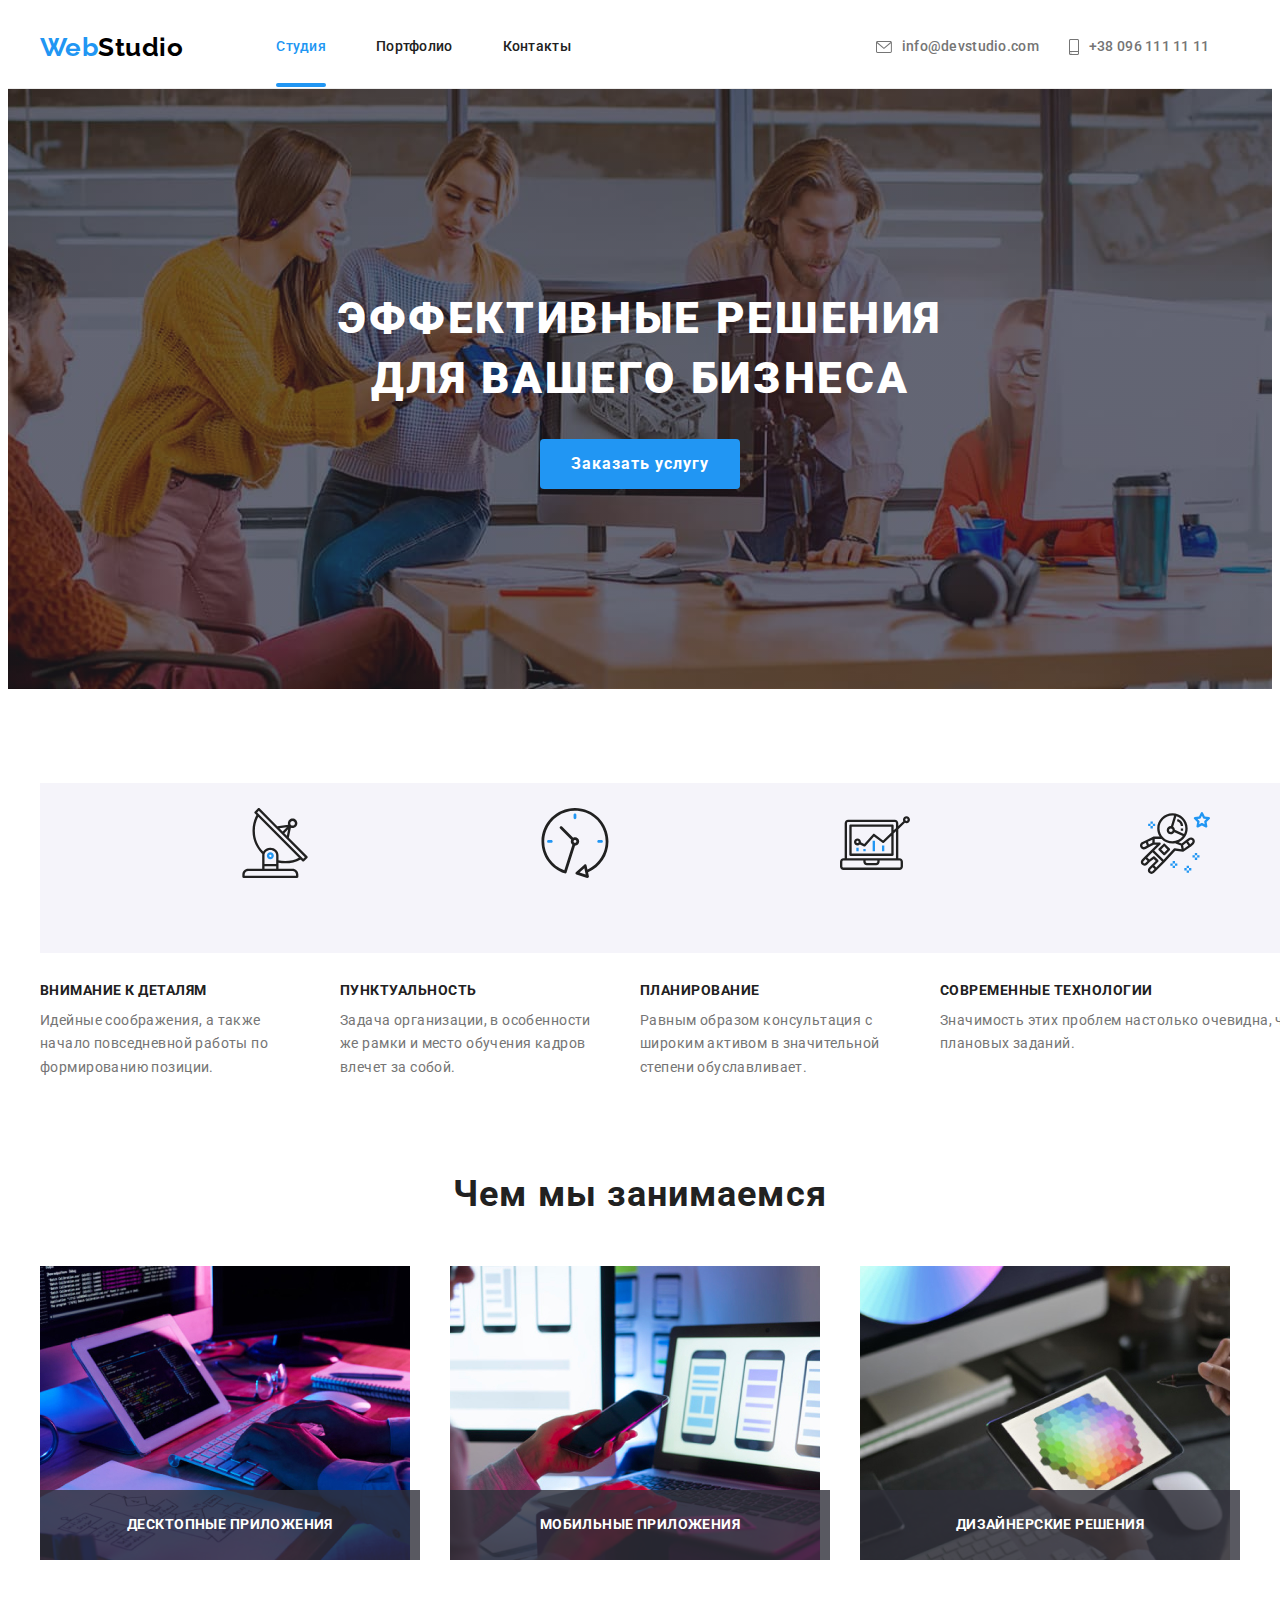
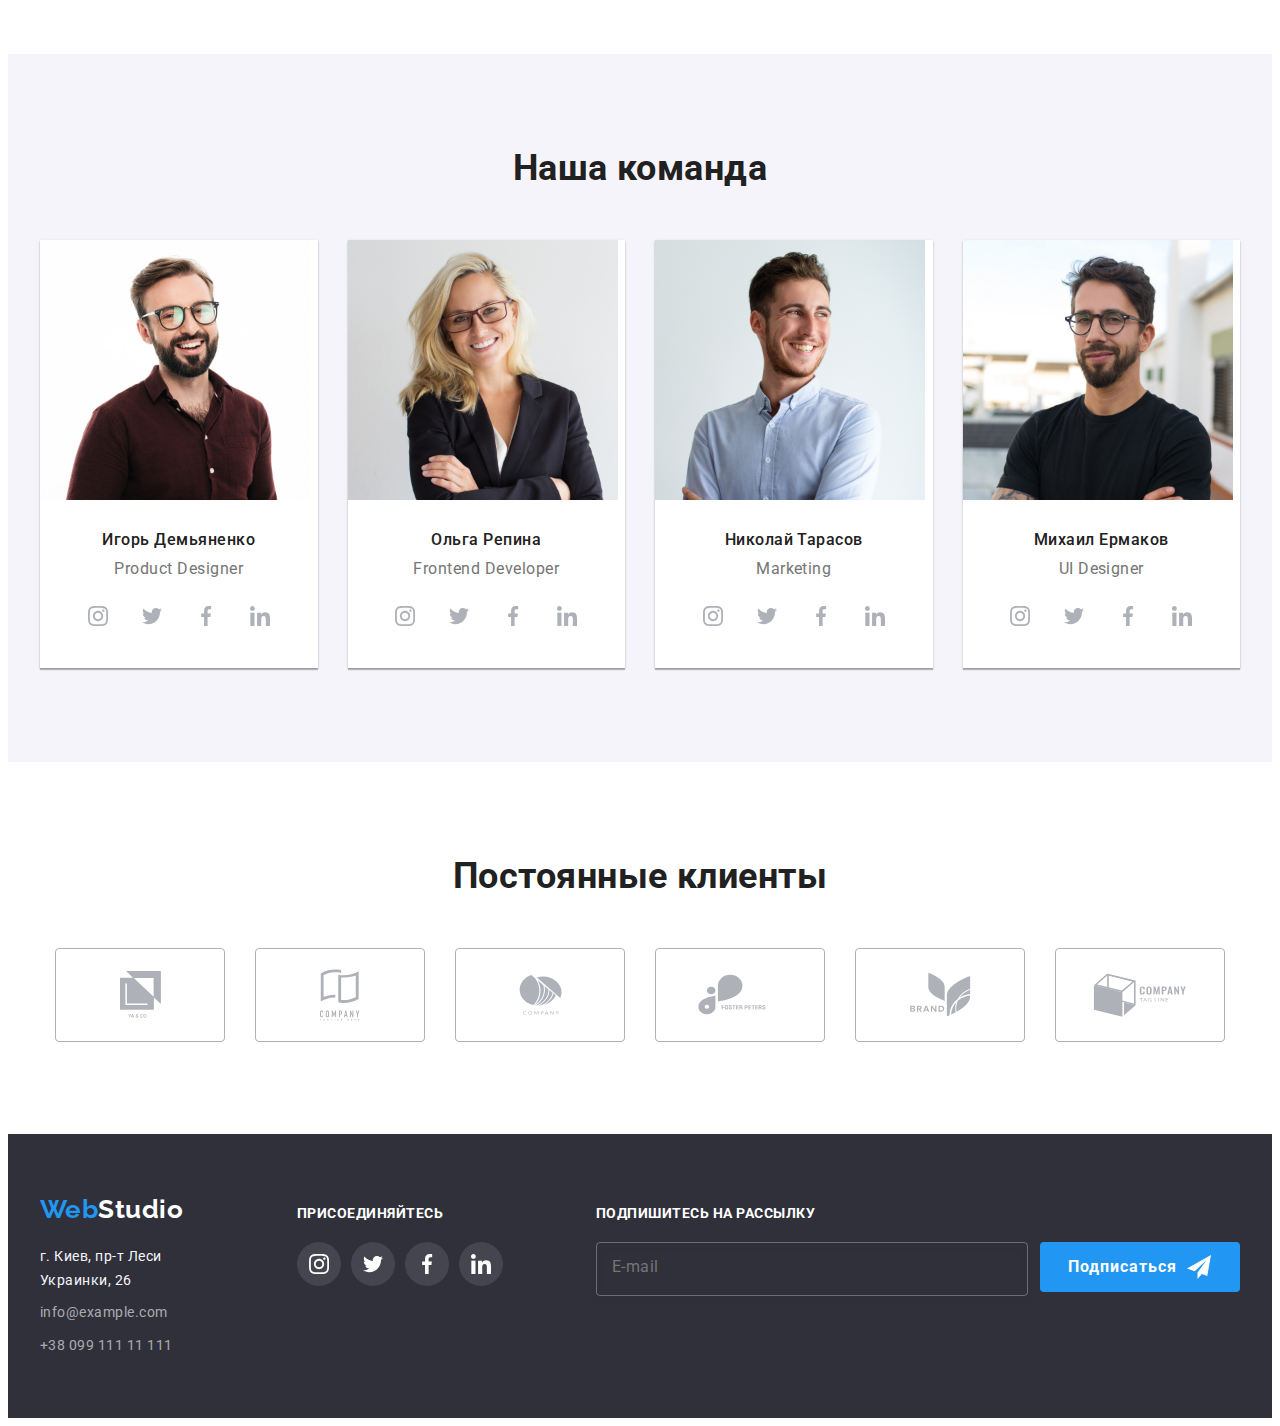
==== commit b413225c: "change footer-subscribe" ====
--- a/index.html
+++ b/index.html
@@ -418,8 +418,8 @@
           </ul>
         </div>
         <div class="subscribe-third-footer">
+          <p class="subscribe-title">Подпишитесь на рассылку</p>
           <form class="subscribe-form">
-          <h2 class="subscribe-title">Подпишитесь на рассылку</h2>
             <div class="subscribe-wrap">
               <label for="user-email" class="subscribe-label">E-mail</label>
           <input
@@ -433,13 +433,9 @@
             </div>
             <button type="submit" class="footer-button"> Подписаться <svg class="subscribe-icon" width="24" height="24">
                   <use href="./images/icons.svg#icon-icon-send"></use></svg
-              > </button>
+              > </button>   
           </form>
         </div> 
-
-
-
-
       </div>
     </footer>
     <div class="backdrop is-hidden" data-modal>
@@ -513,7 +509,7 @@
             class="modal-check visually-hidden"
             id="privacy"
           />
-          <label for="privacy" class="check-text"> Соглашаюсь с рассылкой и принимаю <span class="modal-span"> Условия договора </span>
+          <label for="privacy" class="check-text"> Соглашаюсь с рассылкой и принимаю <a href=""class="modal-span"> Условия договора</a>  
           </label>
         </div>
         <button type="submit" class="modal-button">
--- a/css/styles.css
+++ b/css/styles.css
@@ -186,8 +186,7 @@
 }
 
 .hero-button,
-.modal-button,
-.footer-button {
+.modal-button {
   min-width: 200px;
   height: 50px;
   font-family: inherit;
@@ -554,15 +553,17 @@
   margin-left: 93px;
 }
 .subscribe-form {
+  display: flex;
 }
 .subscribe-title {
+  font-weight: 700;
   font-size: 14px;
   line-height: 1.14;
   text-transform: uppercase;
   color: var(--quaternary-text-color);
   margin-bottom: 20px;
 }
-.subscribe-wpap {
+.subscribe-wrap {
   position: relative;
 }
 .subscribe-label {
@@ -587,12 +588,31 @@
   position: absolute;
 }
 .footer-button {
+  padding: 10px 28px;
+  min-width: 200px;
+  height: 50px;
+  font-family: inherit;
+  font-weight: 700;
+  font-size: 16px;
+  line-height: 1.88;
+  align-items: center;
+  text-align: center;
+  letter-spacing: 0.06em;
+  cursor: pointer;
+  background-color: var(--accent-button-color);
+  color: var(--main-background-color);
+  border-radius: 4px;
   border: none;
+  transition: background-color 250ms, cubic-bezier(0.4, 0, 0.2, 1);
+  position: relative;
+  display: flex;
 }
 .subscribe-icon {
+  margin-left: 10px;
   fill: var(--quaternary-text-color);
   transition: fill 250ms cubic-bezier(0.4, 0, 0.2, 1);
 }
+
 /*-------------------------------------------------------PORTFOLIO.HTML---------------------------------------------*/
 .portfolio {
   padding-top: 94px;
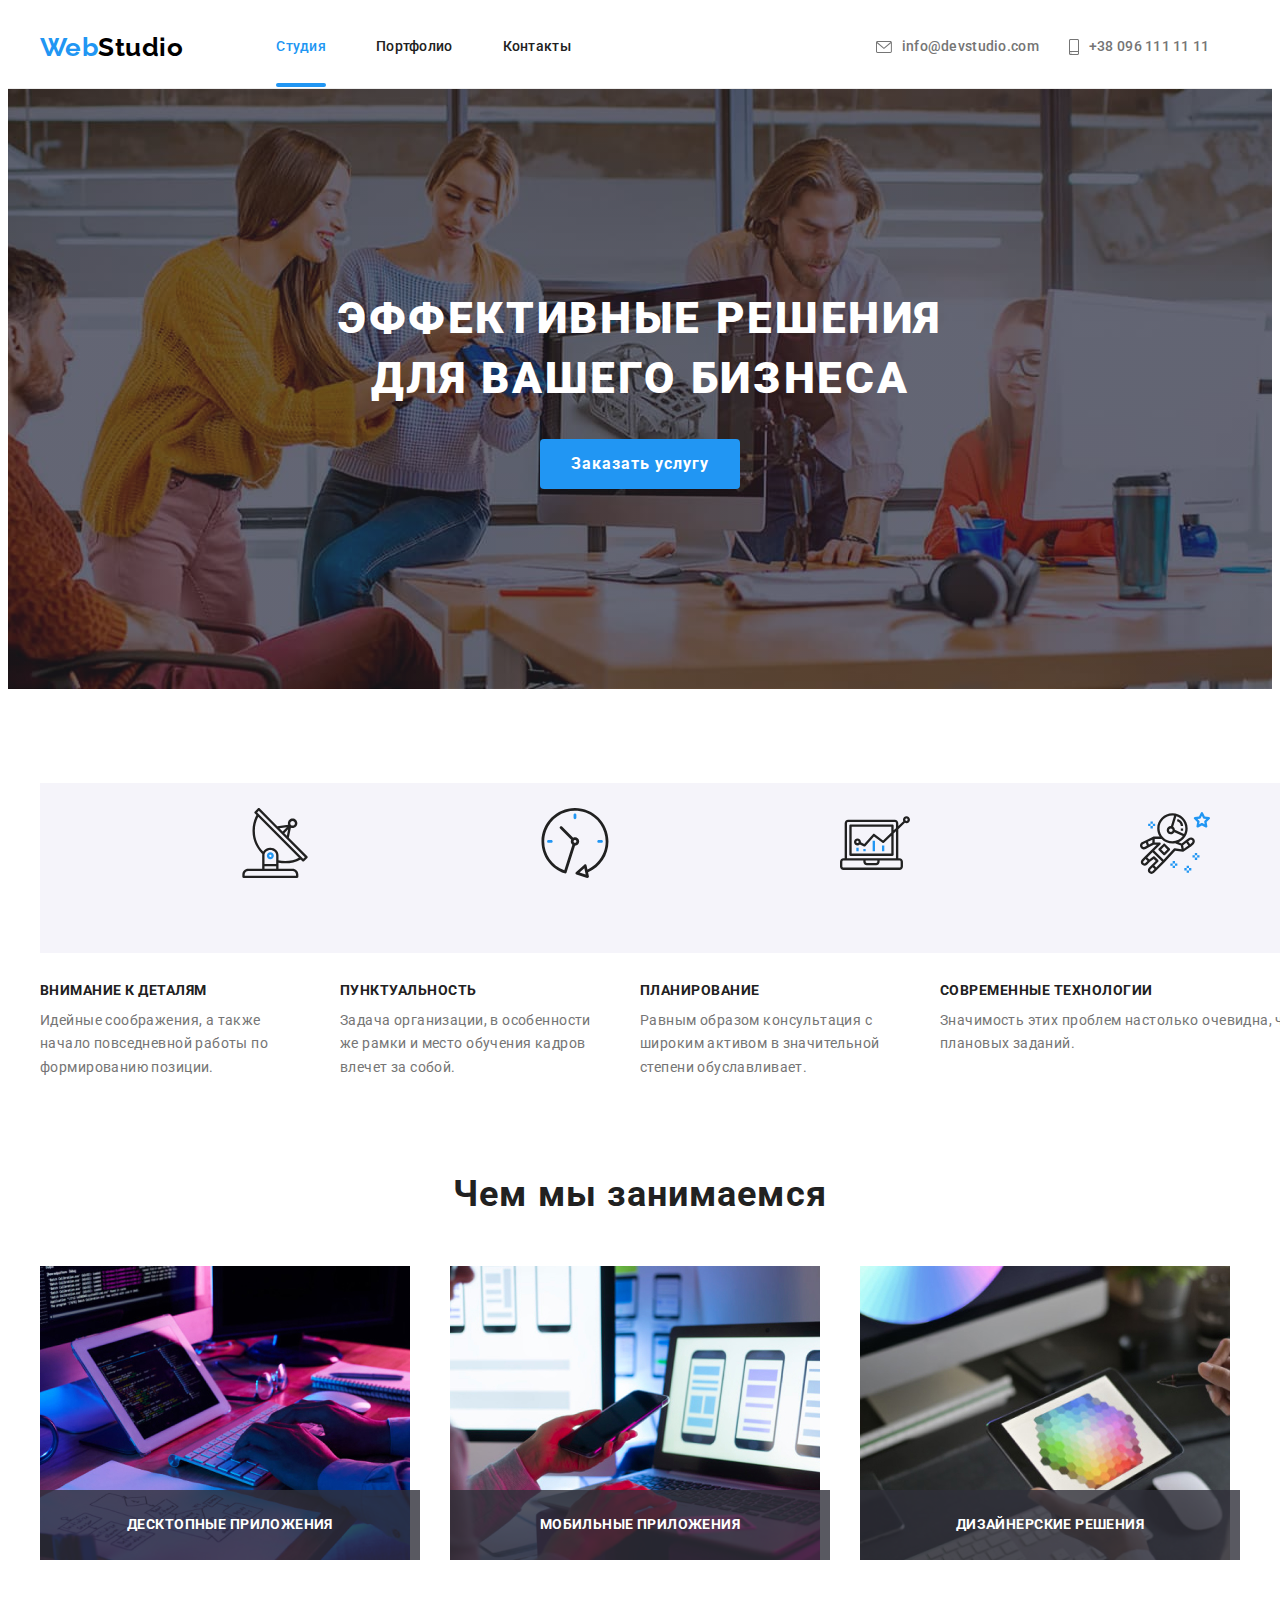
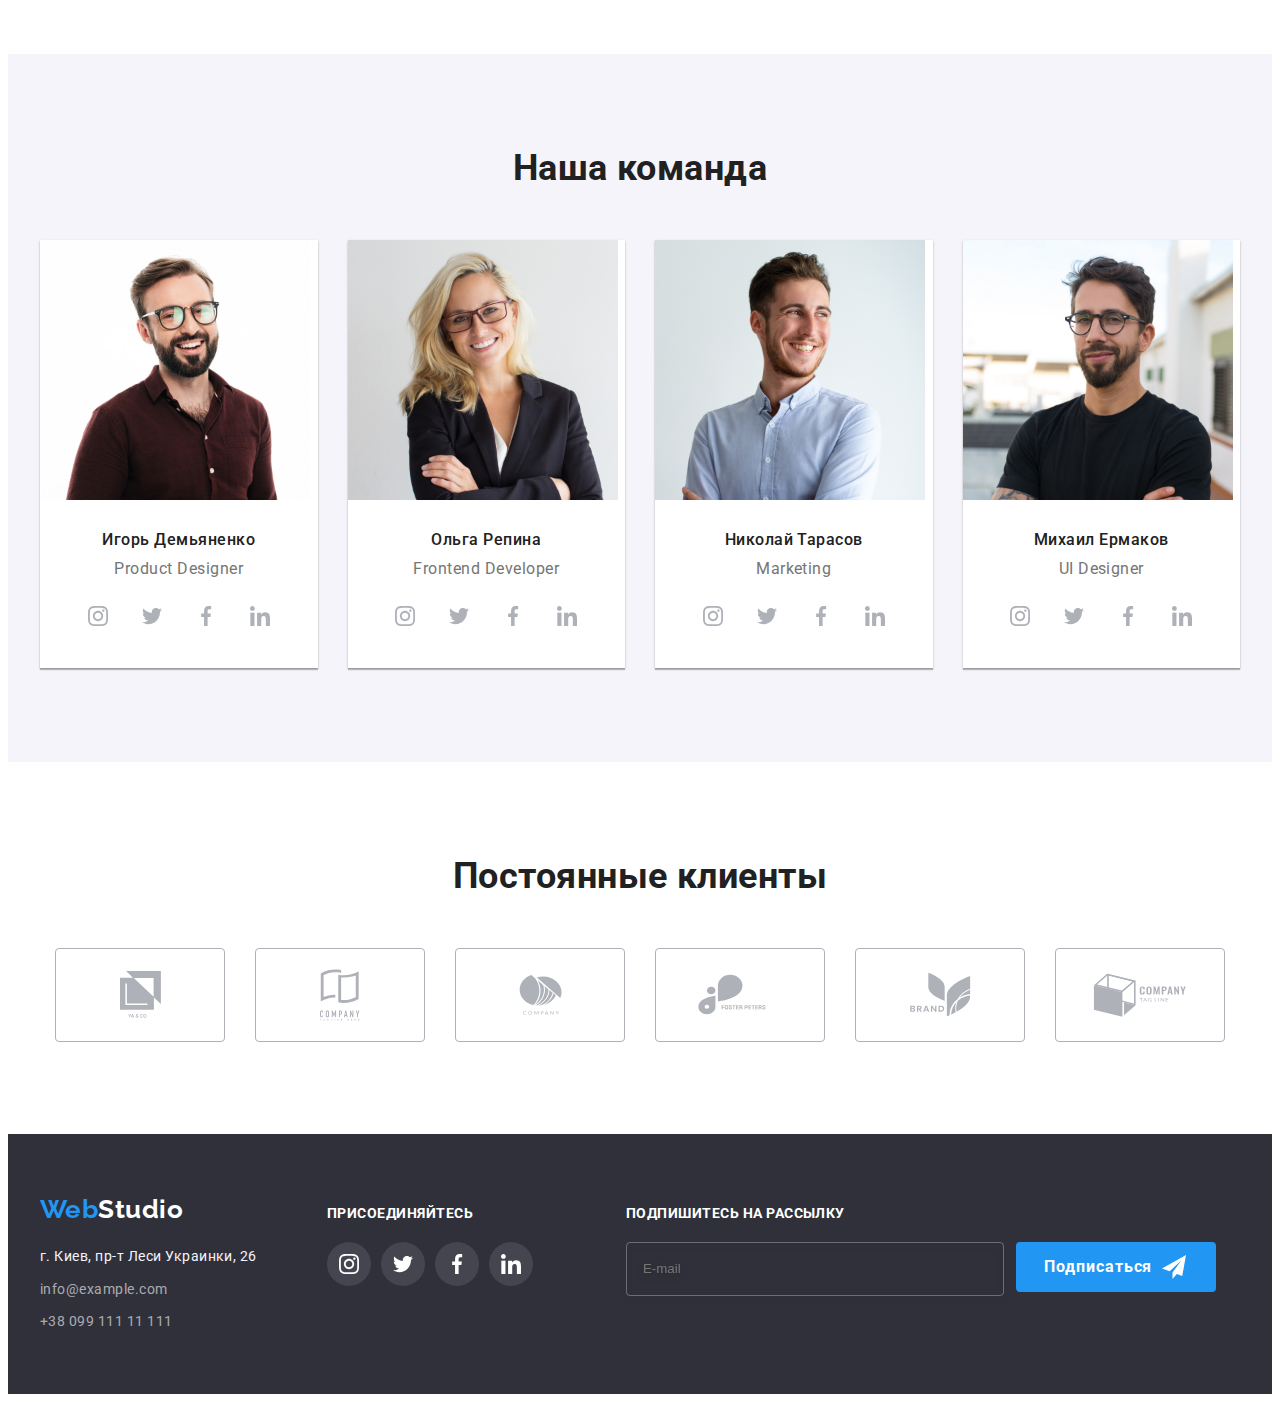
==== commit 95d93de8: "change close-button, add placeholder in footer subscribe" ====
--- a/index.html
+++ b/index.html
@@ -421,13 +421,12 @@
           <p class="subscribe-title">Подпишитесь на рассылку</p>
           <form class="subscribe-form">
             <div class="subscribe-wrap">
-              <label for="user-email" class="subscribe-label">E-mail</label>
           <input
               type="email"
               class="footer-input"
               name="user-email"
               id="user-email"
-              placeholder=" "
+              placeholder="E-mail"
               required
             />
             </div>
@@ -441,7 +440,7 @@
     <div class="backdrop is-hidden" data-modal>
       <div class="modal">
         <button type="button" class="modal-close-button" data-modal-close>
-          <svg class="modal-close-icon" width="11" height="11">
+          <svg class="modal-close-icon" width="18" height="18">
             <use href="./images/icons.svg#icon-close-black-18dp"></use>
           </svg>
         </button>
@@ -478,13 +477,13 @@
           </div>
         </div>
         <div class="modal-field">
-          <label for="user-email" class="modal-label">Почта</label>
+          <label for="user-mail" class="modal-label">Почта</label>
           <div class="input-wrap">
             <input
               type="email"
               class="modal-input"
               name="user-email"
-              id="user-email"
+              id="user-mail"
               required
             />
             <svg class="modal-icons" width="18" height="18">
@@ -501,7 +500,7 @@
             placeholder="Введите текст"
           ></textarea>
         </div>
-        <div class="modal-field">
+        <div class="checkbox-field">
           <input
             type="checkbox"
             name="privacy"
@@ -509,7 +508,7 @@
             class="modal-check visually-hidden"
             id="privacy"
           />
-          <label for="privacy" class="check-text"> Соглашаюсь с рассылкой и принимаю <a href=""class="modal-span"> Условия договора</a>  
+          <label for="privacy" class="check-text"> Соглашаюсь с рассылкой и принимаю <a href="" class="modal-span"> Условия договора</a>  
           </label>
         </div>
         <button type="submit" class="modal-button">
--- a/css/styles.css
+++ b/css/styles.css
@@ -105,7 +105,7 @@
   line-height: 1.14;
   letter-spacing: 0.02em;
   color: var(--secondary-text-color);
-  transition: color 250ms, cubic-bezier(0.4, 0, 0.2, 1);
+  transition: color 250ms cubic-bezier(0.4, 0, 0.2, 1);
 }
 
 .connect {
@@ -131,7 +131,7 @@
   color: var(--primary-text-color);
   display: flex;
   align-items: center;
-  transition: color 250ms, cubic-bezier(0.4, 0, 0.2, 1);
+  transition: color 250ms cubic-bezier(0.4, 0, 0.2, 1);
 }
 .connect-icon {
   display: inline-block;
@@ -582,11 +582,9 @@
   border-radius: 4px;
   margin-right: 12px;
   position: relative;
-  padding-left: 70px;
-}
-.subscribe-label {
-  position: absolute;
-}
+  padding-left: 16px;
+}
+
 .footer-button {
   padding: 10px 28px;
   min-width: 200px;
@@ -603,7 +601,8 @@
   color: var(--main-background-color);
   border-radius: 4px;
   border: none;
-  transition: background-color 250ms, cubic-bezier(0.4, 0, 0.2, 1);
+  transition: background-color 250ms cubic-bezier(0.4, 0, 0.2, 1),
+    color 250ms cubic-bezier(0.4, 0, 0.2, 1);
   position: relative;
   display: flex;
 }
@@ -745,7 +744,11 @@
   right: 8px;
   align-items: center;
   justify-content: center;
-}
+  background-color: transparent;
+  padding: 6px 6px;
+  display: flex;
+}
+
 .is-hidden {
   visibility: none;
   opacity: 0;
@@ -779,8 +782,12 @@
   min-height: 120px;
   border: 1px solid rgba(33, 33, 33, 0.2);
   border-radius: 4px;
-}
-
+  transition: border 250ms cubic-bezier(0.4, 0, 0.2, 1);
+}
+.checkbox-field {
+  display: flex;
+  margin-left: 14px;
+}
 .input-wrap {
   position: relative;
 }
@@ -791,6 +798,7 @@
   border: 1px solid rgba(33, 33, 33, 0.2);
   border-radius: 4px;
   padding-left: 40px;
+  transition: border 250ms cubic-bezier(0.4, 0, 0.2, 1);
 }
 .modal-input:focus,
 .modal-text:focus {
@@ -804,7 +812,10 @@
   position: absolute;
   left: 15px;
   top: 50%;
+  fill: var(--secondary-text-color);
   transform: translateY(-50%);
+  transition: fill 250ms cubic-bezier(0.4, 0, 0.2, 1),
+    transform 250ms cubic-bezier(0.4, 0, 0.2, 1);
 }
 
 .modal-check:checked + .check-text::before {
@@ -827,10 +838,12 @@
   display: flex;
   align-items: center;
   position: relative;
+  transition: color 250ms cubic-bezier(0.4, 0, 0.2, 1);
 }
 .modal-span {
   text-decoration-line: underline;
   color: #2196f3;
+  margin-left: 3px;
 }
 .check-text::before {
   content: "";
